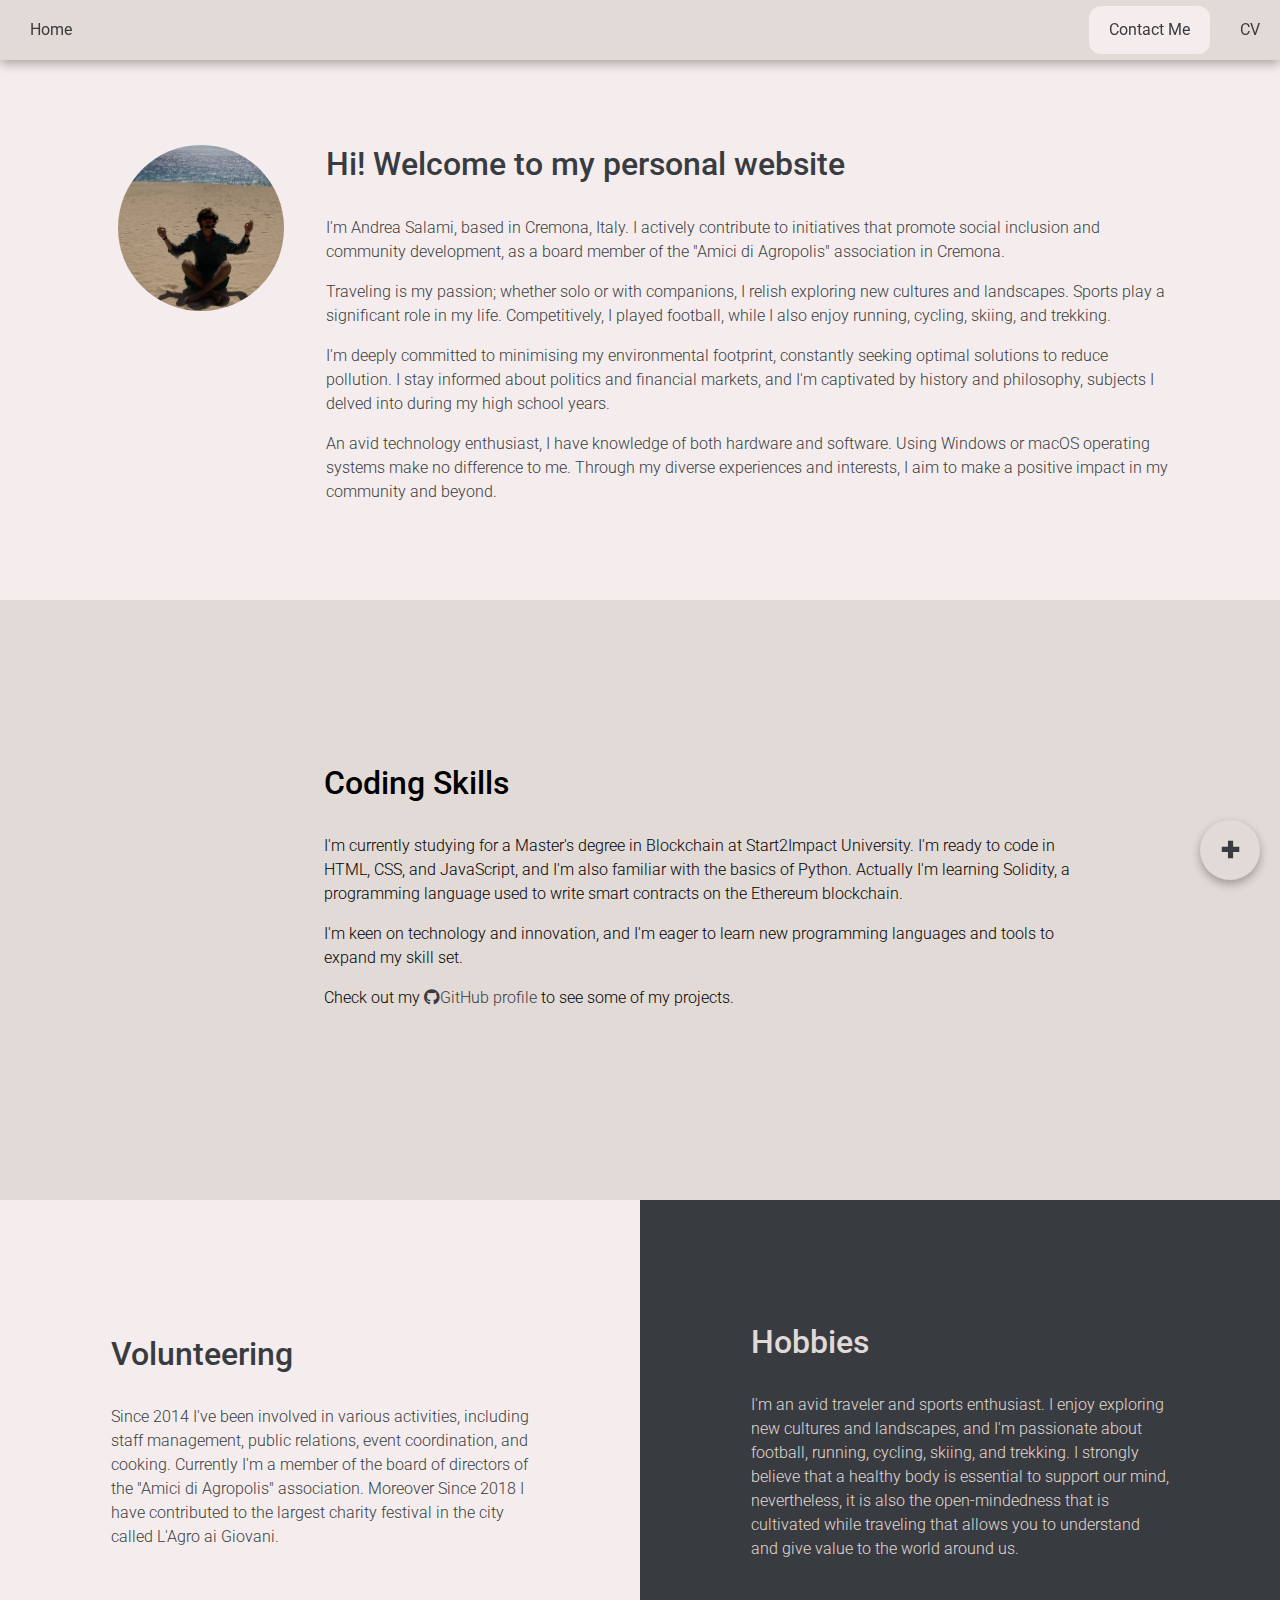
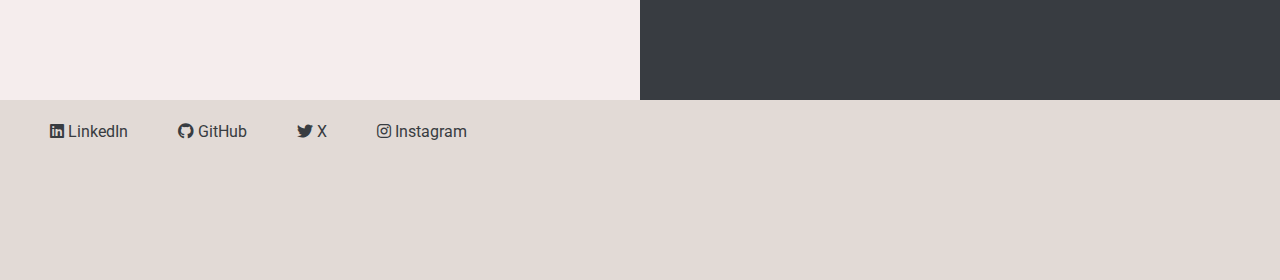
==== index.html @ 5174e97c "link correction" ====
<!DOCTYPE html>
<html lang="en">
<head>
    <meta charset="UTF-8">
    <meta name="viewport" content="width=device-width, initial-scale=1.0">
    <title>andreasalami.io</title>
    <link rel="icon" href="/images/favicon.svg" type="image/x-icon">
    
    <link href="https://cdn.jsdelivr.net/npm/bootstrap@5.3.3/dist/css/bootstrap.min.css" rel="stylesheet">
    <link rel="stylesheet" href="styles.css">
    <link rel="preconnect" href="https://fonts.googleapis.com">
    <link rel="preconnect" href="https://fonts.gstatic.com" crossorigin>
    <link href="https://fonts.googleapis.com/css2?family=Roboto:ital,wght@0,100;0,300;0,400;0,500;0,700;0,900;1,100;1,300;1,400;1,500;1,700;1,900&display=swap" rel="stylesheet"> 
    <link rel="stylesheet" href="https://cdnjs.cloudflare.com/ajax/libs/font-awesome/5.15.3/css/all.min.css"> 

    <meta property="og:title" content="Andrea Salami - Homepage">
    <meta property="og:description" content="Hi! Wellcome to my personal website. I'm Andrea Salami, resident of Cremona, Italy. I'm a developer with a passion for technology, innovation, and social impact.">
    <meta property="og:image" content="images/profile.jpg">
    <meta property="og:url" content="https://www.andreasalami.com">
    <meta property="og:type" content="profile">


    <meta property="og:title" content="Andrea Salami - LinkedIn">
    <meta property="og:description" content="Visita il profilo LinkedIn di Andrea Salami">
    <meta property="og:url" content="https://www.linkedin.com/in/andrea-salami-204908209/">
    <meta property="og:type" content="profile">

    <meta property="og:title" content="Andrea Salami - GitHub">
    <meta property="og:description" content="Visita il profilo GitHub di Andrea Salami">
    <meta property="og:url" content="https://github.com/andreasalami">
    <meta property="og:type" content="profile">

    <meta property="og:title" content="Andrea Salami - X">
    <meta property="og:description" content="Visita il profilo X di Andrea Salami">
    <meta property="og:url" content="https://x.com/salami_andrea">
    <meta property="og:type" content="profile">

    <meta property="og:title" content="L'Agro ai Giovani - Instagram">
    <meta property="og:description" content="Visita il profilo Instagram di L'Agro ai Giovani">
    <meta property="og:url" content="https://www.instagram.com/lagroaigiovani/">
    <meta property="og:type" content="profile">
    </head>
<body>
    <nav class="top-bar">
        <div class="home">
            <a href="index.html">Home</a>           
        </div>
        <div class="cv">
            <a href="curriculum.html">CV</a>           
        </div>
        <div class="contact">
            <a href="form.html">Contact Me</a>         
        </div>
    </nav>
    <div class="background">
        <div class="bio">
            <div class="row">
                <div class="col-3 profile-image">
                  <img src="images/profile.jpg" alt="Profile Picture" class="img-fluid">
                </div>
                <div class="col-8 bio-text">
                    <h2>
                        Hi! Welcome to my personal website
                    </h2>
                    <br>
                    <p>
                        I'm Andrea Salami, based in Cremona, Italy. I actively contribute to initiatives that promote social inclusion and community development, as a board member of the "Amici di Agropolis" association in Cremona.
                    </p>                                 
                    <p>
                        Traveling is my passion; whether solo or with companions, I relish exploring new cultures and landscapes. Sports play a significant role in my life. Competitively, I played football, while I also enjoy running, cycling, skiing, and trekking.
                    </p>
                    <p>
                        I'm deeply committed to minimising my environmental footprint, constantly seeking optimal solutions to reduce pollution. I stay informed about politics and financial markets, and I'm captivated by history and philosophy, subjects I delved into during my high school years.
                    </p>
                    <p>
                        An avid technology enthusiast, I have knowledge of both hardware and software. Using Windows or macOS operating systems make no difference to me.
    
                        Through my diverse experiences and interests, I aim to make a positive impact in my community and beyond.
                    </p>
                </div>
                <div class="col-1 empty-space"></div>
              </div>
            </div>
        </div>
        <div class="coding">
            <div class="row">
                <div class="col-2 empty-space">

                </div>
                <div class="col-8 coding-text">
                    <h2>
                        Coding Skills
                    </h2>
                    <br>
                    <p>
                        I'm currently studying for a Master's degree in Blockchain at Start2Impact University. I'm ready to code in HTML, CSS, and JavaScript, and I'm also familiar with the basics of Python. Actually I'm learning Solidity, a programming language used to write smart contracts on the Ethereum blockchain.
                    </p>
                    <p>
                        I'm keen on technology and innovation, and I'm eager to learn new programming languages and tools to expand my skill set.
                    </p>
                    <p>
                        Check out my  <a href="https://github.com/andreasalami" target="_blank"><i class="fab fa-github"></i>GitHub profile</a> to see some of my projects.
                    </p>
                </div>
            </div>
        </div>
        <div class="volontar">
            <div class="row">
                <div class="col-2 empty-space">
                    
                </div>
                <div class="col-8 volontar-text">
                    <h2>
                        Volunteering
                    </h2>
                    <br>
                    <p>
                        Since 2014 I've been involved in various activities, including staff management, public relations, event coordination, and cooking.
                        Currently I'm a member of the board of directors of the "Amici di Agropolis" association. 
                        Moreover Since 2018 I have contributed to the largest charity festival in the city called L'Agro ai Giovani.
                        
                    </p>
                </div>
                <div class="col-3 empty-space">
                    
                </div>
            </div>
        </div>
        <div class="hobbies">
            <div class="row">
                <div class="col-2 empty-space">

                </div>
                <div class="col-8 volontar-text">
                    <h2>
                        Hobbies
                    </h2>
                    <br>
                    <p>
                        I'm an avid traveler and sports enthusiast. I enjoy exploring new cultures and landscapes, and I'm passionate about football, running, cycling, skiing, and trekking. 
                        I strongly believe that a healthy body is essential to support our mind, nevertheless, it is also the open-mindedness that is cultivated while traveling that allows you to understand and give value to the world around us.
                    </p> 
                </div>
                <div class="col-3 empty-space">

                </div>
            </div>
        </div>
    </div>
    <div class="sticky-menu">
        <input type="checkbox" id="menu-toggle">
        <label for="menu-toggle" class="menu-toggle-label"></label>
        <ul class="menu-items">
            <li><a href="index.html">Home</a></li>
            <li><a href="form.html">Form</a></li>
            <li><a href="curriculum.html">CV</a></li>
        </ul>
    </div>
    <nav class="bottom-bar">
        <div class="social-links">
            <a href="https://www.linkedin.com/in/andrea-salami-204908209/" target="_blank">
                <i class="fab fa-linkedin"></i> LinkedIn
            </a>
        </div>
        <br>
        <div class="social-links">
            <a href="https://github.com/andreasalami" target="_blank">
                <i class="fab fa-github"></i> GitHub
            </a>
        </div>
        <br>
        <div class="social-links">
            <a href="https://x.com/salami_andrea" target="_blank">
                <i class="fab fa-twitter"></i> X
            </a>
        </div>
        <div class="social-links">
            <a href="https://www.instagram.com/lagroaigiovani/" target="_blank">
                <i class="fab fa-instagram"></i> Instagram
            </a>
        </div>
    </nav>
</body>
</html>
---- styles.css ----
@charset "UTF-8";
* {
  margin: 0;
  padding: 0;
  box-sizing: border-box;
}

a {
  color: rgb(56, 60, 65);
  text-decoration: none;
  background-color: transparent;
}

.page {
  display: flex;
  flex-wrap: wrap;
  justify-content: flex-start;
}

/* From here top and bottom bar css */
.top-bar, .bottom-bar, .social-links, .menu-toggle-label, .menu-items a {
  background-color: rgb(226, 218, 214);
}

.top-bar {
  position: fixed;
  background-color: rgb(226, 218, 214);
  width: 100%;
  height: 60px;
  min-height: 60px;
  box-shadow: 0px 4px 10px 0px rgba(0, 0, 0, 0.3);
}

.bottom-bar {
  width: 100%;
  height: 180px;
  display: flex;
  justify-content: flex-start;
  font-family: "Roboto", sans-serif;
  font-weight: 400;
  box-shadow: 0px 4px 10px 0px rgba(0, 0, 0, 0.3);
}

.home {
  background-color: rgb(226, 218, 214);
  color: rgb(245, 237, 237) !important;
  padding: 12px 15px;
  margin: 6px 10px;
  font-family: "Roboto", sans-serif;
  font-weight: 400;
  text-align: center;
  text-decoration: none;
  padding-top: 12px;
  padding-bottom: 12px;
  padding-left: 20px;
  padding-right: 20px;
  border-radius: 12px;
  margin-bottom: 0px;
  margin-right: 0px;
  float: right;
  position: relative;
  cursor: pointer;
  float: left;
}

.cv {
  background-color: rgb(226, 218, 214);
  color: rgb(245, 237, 237) !important;
  padding: 12px 15px;
  margin: 6px 10px;
  font-family: "Roboto", sans-serif;
  font-weight: 400;
  text-align: center;
  text-decoration: none;
  padding-top: 12px;
  padding-bottom: 12px;
  padding-left: 20px;
  padding-right: 20px;
  border-radius: 12px;
  margin-bottom: 0px;
  margin-right: 0px;
  float: right;
  position: relative;
  cursor: pointer;
  border-radius: 12px;
  float: right;
}

.contact {
  background-color: rgb(226, 218, 214);
  color: rgb(245, 237, 237) !important;
  padding: 12px 15px;
  margin: 6px 10px;
  font-family: "Roboto", sans-serif;
  font-weight: 400;
  text-align: center;
  text-decoration: none;
  padding-top: 12px;
  padding-bottom: 12px;
  padding-left: 20px;
  padding-right: 20px;
  border-radius: 12px;
  margin-bottom: 0px;
  margin-right: 0px;
  float: right;
  position: relative;
  cursor: pointer;
  background-color: rgb(245, 237, 237);
  color: rgb(245, 237, 237);
  border: none;
  border-radius: 12px;
}

.background {
  background-color: rgb(226, 218, 214);
  width: 100%;
  height: -moz-fit-content;
  height: fit-content;
}

.social-links {
  background-color: rgb(226, 218, 214);
  color: rgb(56, 60, 65) !important;
  font-family: "Roboto", sans-serif;
  font-weight: 400;
  margin-left: 50px;
  padding-top: 20px;
}

/* From here specific css sticky menu */
.sticky-menu {
  background-color: rgb(226, 218, 214);
  color: rgb(56, 60, 65);
  border-radius: 50%;
  position: fixed;
  bottom: 20px;
  right: 20px;
}

#menu-toggle {
  display: none;
}

.menu-toggle-label {
  display: flex;
  justify-content: center;
  align-items: center;
  width: 60px;
  height: 60px;
  border-radius: 50%;
  color: rgb(56, 60, 65) !important;
  font-size: 24px;
  cursor: pointer;
  box-shadow: 0px 4px 10px 0px rgba(0, 0, 0, 0.3);
  position: relative;
}

.menu-toggle-label::before {
  content: "✖";
  position: absolute;
  transform: rotate(45deg);
  font-size: 24px;
  line-height: 60px;
  transition: transform 0.3s;
}

#menu-toggle:checked + .menu-toggle-label::before {
  content: "✖";
  transform: rotate(0deg);
}

.menu-items {
  display: none;
  position: absolute;
  bottom: 70px;
  right: 0;
  list-style: none;
  padding: 0;
  margin: 0;
}

#menu-toggle:checked ~ .menu-items {
  display: block;
}

.menu-items li {
  margin-bottom: 10px;
}

.menu-items a {
  display: block;
  width: 60px;
  height: 60px;
  background-color: rgb(226, 218, 214);
  border-radius: 50%;
  color: rgb(56, 60, 65);
  font-family: "Roboto", sans-serif;
  font-weight: 400;
  font-style: normal;
  text-align: center;
  text-decoration: none;
  text-align: center;
  line-height: 60px;
  box-shadow: 0px 4px 10px 0px rgba(0, 0, 0, 0.3);
}

/* From here specific css index */
.bio, .coding, .volontar, .hobbies {
  display: flex;
  justify-content: center;
  align-items: center;
}

.bio {
  background-color: rgb(245, 237, 237);
  color: rgb(56, 60, 65);
  width: 100%;
  height: -moz-fit-content;
  height: fit-content;
  padding-top: 80px;
  padding-bottom: 15px;
  display: flex;
  flex-direction: row;
}
.bio .profile-image {
  display: flex;
  align-items: flex-start;
  justify-content: flex-start;
  max-width: 900px;
  max-height: 900px;
  padding-left: 10%;
  padding-right: 30px;
  padding-bottom: 30px;
  border-radius: 50%;
}
.bio .profile-image img {
  min-width: 65px;
  min-height: 65px;
  max-width: auto;
  height: auto;
  border-radius: 50%;
  aspect-ratio: 1/1;
  -o-object-fit: cover;
     object-fit: cover;
}
.bio .bio-text {
  font-family: "Roboto", sans-serif;
  font-weight: 300;
  font-style: normal;
  text-align: left;
  color: rgb(56, 60, 65);
  max-height: 100%;
}
.bio .empty-space {
  background-color: rgb(245, 237, 237);
  width: 100%;
}

.coding {
  font-family: "Roboto", sans-serif;
  font-weight: 300;
  font-style: normal;
  text-align: left;
  color: rgb(56, 60, 65);
  background-color: rgb(226, 218, 214);
  color: black;
  width: 100%;
  height: -moz-fit-content;
  height: fit-content;
  padding-top: 20px;
  padding-bottom: 30px;
  padding-left: 10%;
}

.volontar, .hobbies {
  font-family: "Roboto", sans-serif;
  font-weight: 300;
  font-style: normal;
  text-align: left;
  color: rgb(56, 60, 65);
  display: flex;
  flex-direction: column;
  justify-content: center;
  align-items: center;
  padding-top: 20px;
  padding-bottom: 20px;
  min-height: 380px;
}

.volontar {
  background-color: rgb(245, 237, 237);
  min-height: 380px;
}

.hobbies {
  background-color: rgb(56, 60, 65);
  color: rgb(226, 218, 214);
  min-height: 380px;
}

/* From here specific css curriculum */
.curriculum-box {
  width: 70%;
  height: -moz-fit-content;
  height: fit-content;
  background-color: rgb(245, 237, 237);
  font-family: "Roboto", sans-serif;
  color: rgb(56, 60, 65);
  text-align: center;
  margin: 0 40px;
  padding-top: 72px;
  padding-left: 20px;
  padding-right: 20px;
  padding-bottom: 24px;
  margin-right: 0px;
}

header {
  text-align: center;
  margin-bottom: 20px;
}

header h1 {
  margin: 0;
  font-size: 2.5em;
  color: rgb(56, 60, 65);
}

header p {
  margin: 5px 0;
  color: rgb(56, 60, 65);
}

section {
  margin-bottom: 20px;
}

section h2 {
  border-bottom: 2px solid rgb(56, 60, 65);
  padding-bottom: 10px;
  color: rgb(56, 60, 65);
}

section p {
  margin: 10px 0;
}

/* From here specific css form */
.compile-box {
  width: 80%;
  height: -moz-fit-content;
  height: fit-content;
  min-height: 1200px;
  background-color: rgb(245, 237, 237);
  color: rgb(56, 60, 65);
  border-radius: 3px;
  padding-top: 100px;
  padding-left: 50px;
  padding-right: 30px;
  margin-left: 40px;
  margin-right: 40px;
  font-family: "Roboto", sans-serif;
  text-align: left;
  text-decoration: none;
  font-size: 16px;
  box-sizing: border-box;
}

.compile {
  min-height: 40px;
  width: 80%;
  margin-bottom: 40px;
  display: flex;
  justify-content: flex-start;
  flex-direction: column;
  flex-wrap: wrap;
}

.compile input[type=text],
.compile input[type=email] {
  background-color: rgb(255, 255, 255);
  border: 1px solid rgb(56, 60, 65);
  border-radius: 3px;
  width: 30%;
  padding: 7px;
  font-size: 14px;
}

.submit {
  background-color: rgb(226, 218, 214);
  color: rgb(245, 237, 237) !important;
  padding: 12px 15px;
  margin: 6px 10px;
  font-family: "Roboto", sans-serif;
  font-weight: 400;
  text-align: center;
  text-decoration: none;
  padding-top: 12px;
  padding-bottom: 12px;
  padding-left: 20px;
  padding-right: 20px;
  border-radius: 12px;
  margin-bottom: 0px;
  margin-right: 0px;
  float: right;
  position: relative;
  cursor: pointer;
  background-color: rgb(56, 60, 65);
  color: rgb(245, 237, 237) !important;
  border: none;
  font-size: medium;
  position: relative;
}

@media only screen and (min-width: 401px) and (max-width: 960px) {
  .bio {
    width: 100%;
  }
  .bio .profile-image {
    min-width: 100px;
    min-height: 100px;
  }
  .coding {
    width: 100%;
  }
  .volontar, .hobbies {
    width: 50%;
    float: left;
    min-height: 800px;
  }
}
@media only screen and (min-width: 961px) {
  .bio, .coding {
    width: 100%;
    height: 600px;
    margin: 0 auto;
  }
  .volontar, .hobbies {
    width: 50%;
    height: 500px;
    float: left;
  }
}/*# sourceMappingURL=styles.css.map */
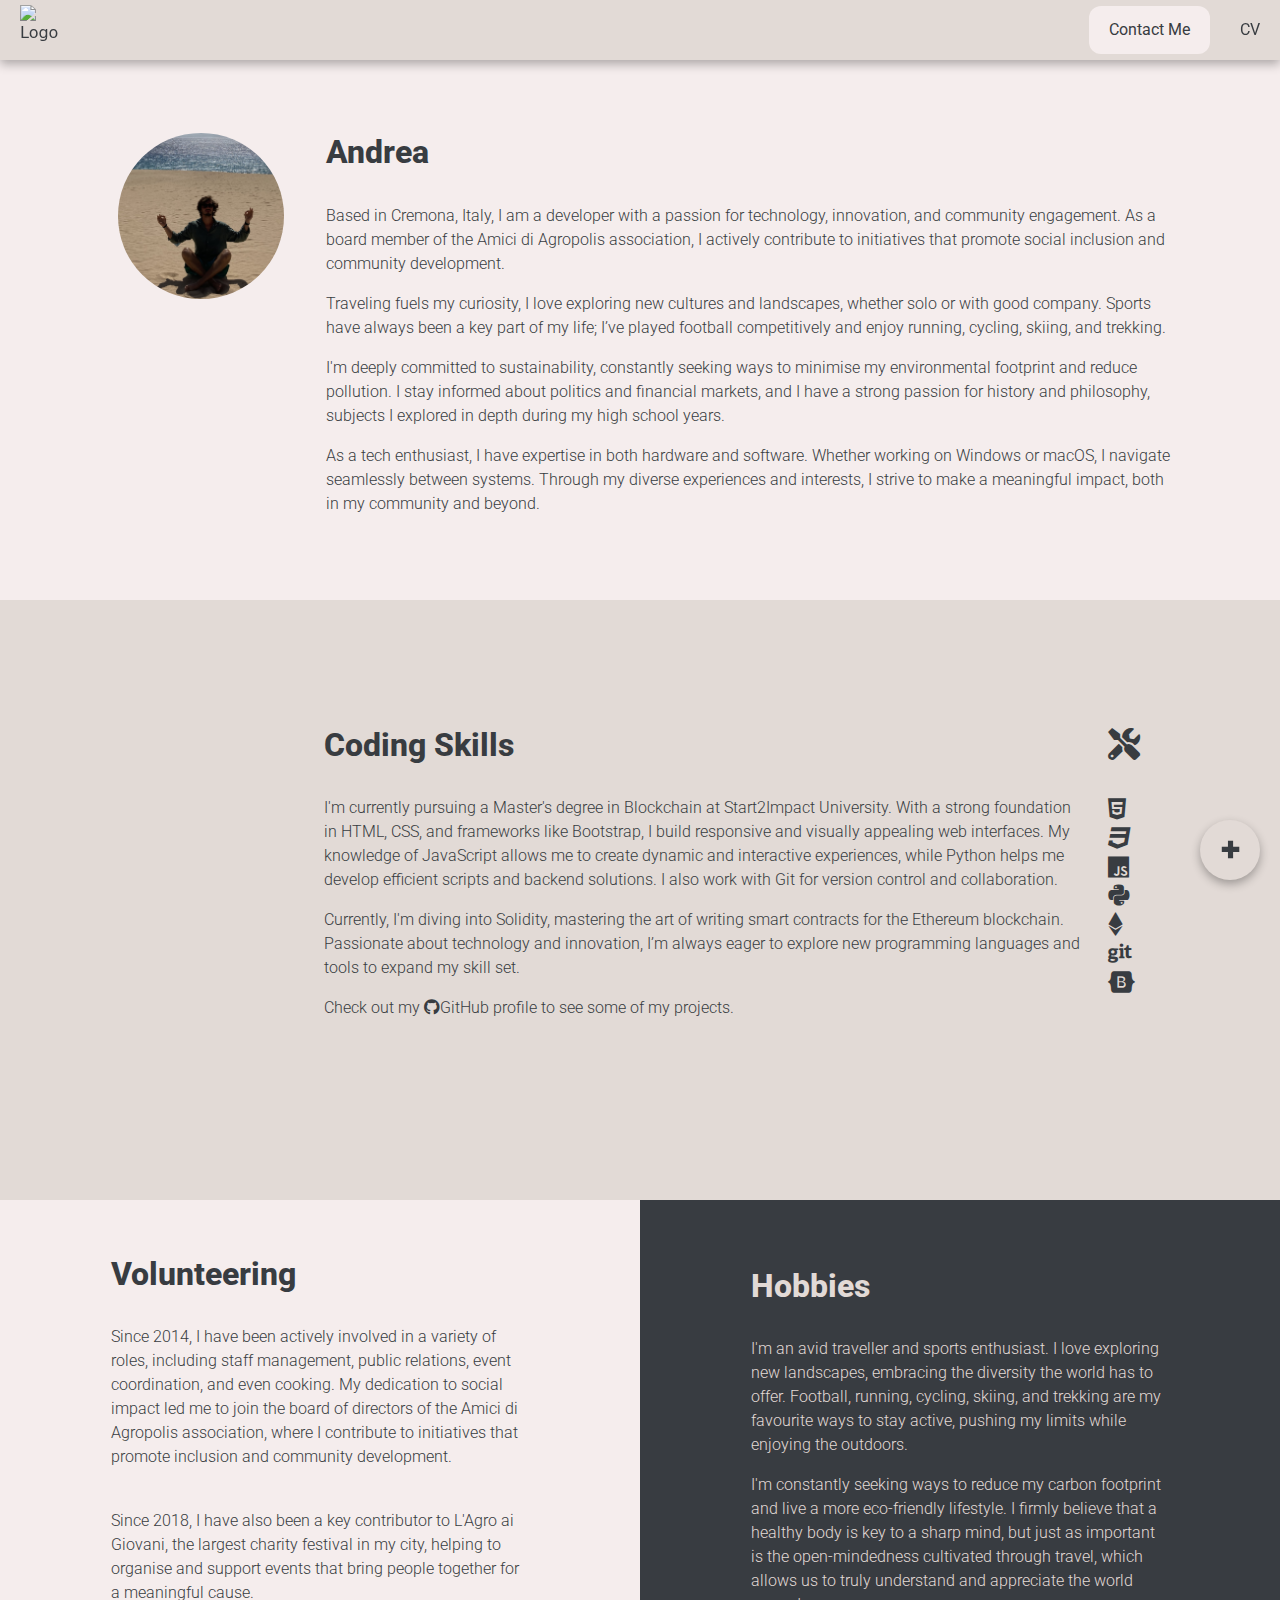
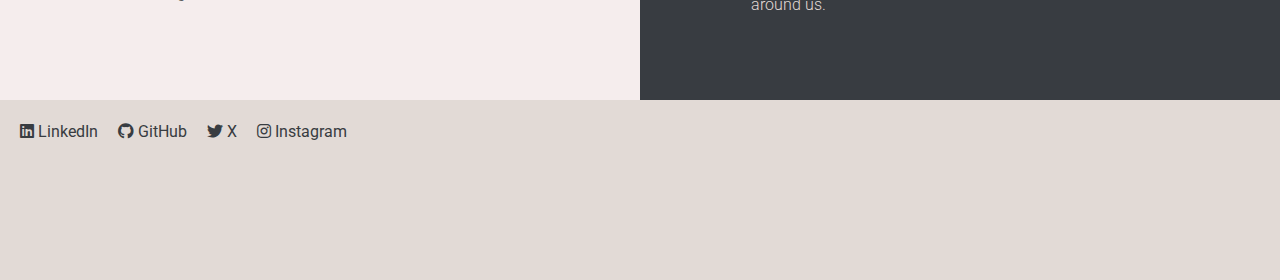
==== commit 52a25a10: "text revisioning" ====
--- a/index.html
+++ b/index.html
@@ -14,7 +14,7 @@
     <link rel="stylesheet" href="https://cdnjs.cloudflare.com/ajax/libs/font-awesome/5.15.3/css/all.min.css"> 
 
     <meta property="og:title" content="Andrea Salami - Homepage">
-    <meta property="og:description" content="Hi! Wellcome to my personal website. I'm Andrea Salami, resident of Cremona, Italy. I'm a developer with a passion for technology, innovation, and social impact.">
+    <meta property="og:description" content="Hi! Wellcome to my personal website. I'm Andrea Salami, based in Cremona, Italy. I'm a developer with a passion for technology, innovation, and social impact.">
     <meta property="og:image" content="images/profile.jpg">
     <meta property="og:url" content="https://www.andreasalami.com">
     <meta property="og:type" content="profile">
@@ -42,8 +42,8 @@
     </head>
 <body>
     <nav class="top-bar">
-        <div class="home">
-            <a href="index.html">Home</a>           
+        <div class="logo">
+            <a href="index.html"><img src="images/logo.png" alt="Logo" class="img-fluid"></a>           
         </div>
         <div class="cv">
             <a href="curriculum.html">CV</a>           
@@ -60,22 +60,20 @@
                 </div>
                 <div class="col-8 bio-text">
                     <h2>
-                        Hi! Welcome to my personal website
-                    </h2>
-                    <br>
-                    <p>
-                        I'm Andrea Salami, based in Cremona, Italy. I actively contribute to initiatives that promote social inclusion and community development, as a board member of the "Amici di Agropolis" association in Cremona.
+                        Andrea
+                    </h2>
+                    <br>
+                    <p>
+                        Based in Cremona, Italy, I am a developer with a passion for technology, innovation, and community engagement. As a board member of the Amici di Agropolis association, I actively contribute to initiatives that promote social inclusion and community development.
                     </p>                                 
                     <p>
-                        Traveling is my passion; whether solo or with companions, I relish exploring new cultures and landscapes. Sports play a significant role in my life. Competitively, I played football, while I also enjoy running, cycling, skiing, and trekking.
-                    </p>
-                    <p>
-                        I'm deeply committed to minimising my environmental footprint, constantly seeking optimal solutions to reduce pollution. I stay informed about politics and financial markets, and I'm captivated by history and philosophy, subjects I delved into during my high school years.
-                    </p>
-                    <p>
-                        An avid technology enthusiast, I have knowledge of both hardware and software. Using Windows or macOS operating systems make no difference to me.
-    
-                        Through my diverse experiences and interests, I aim to make a positive impact in my community and beyond.
+                        Traveling fuels my curiosity, I love exploring new cultures and landscapes, whether solo or with good company. Sports have always been a key part of my life; I’ve played football competitively and enjoy running, cycling, skiing, and trekking.
+                    </p>
+                    <p>
+                        I'm deeply committed to sustainability, constantly seeking ways to minimise my environmental footprint and reduce pollution. I stay informed about politics and financial markets, and I have a strong passion for history and philosophy, subjects I explored in depth during my high school years.
+                    </p>
+                    <p>
+                        As a tech enthusiast, I have expertise in both hardware and software. Whether working on Windows or macOS, I navigate seamlessly between systems. Through my diverse experiences and interests, I strive to make a meaningful impact, both in my community and beyond.
                     </p>
                 </div>
                 <div class="col-1 empty-space"></div>
@@ -93,14 +91,44 @@
                     </h2>
                     <br>
                     <p>
-                        I'm currently studying for a Master's degree in Blockchain at Start2Impact University. I'm ready to code in HTML, CSS, and JavaScript, and I'm also familiar with the basics of Python. Actually I'm learning Solidity, a programming language used to write smart contracts on the Ethereum blockchain.
-                    </p>
-                    <p>
-                        I'm keen on technology and innovation, and I'm eager to learn new programming languages and tools to expand my skill set.
-                    </p>
-                    <p>
-                        Check out my  <a href="https://github.com/andreasalami" target="_blank"><i class="fab fa-github"></i>GitHub profile</a> to see some of my projects.
-                    </p>
+                        I'm currently pursuing a Master's degree in Blockchain at Start2Impact University. With a strong foundation in HTML, CSS, and frameworks like Bootstrap, I build responsive and visually appealing web interfaces. My knowledge of JavaScript allows me to create dynamic and interactive experiences, while Python helps me develop efficient scripts and backend solutions. I also work with Git for version control and collaboration.
+                    </p>
+                    <p>
+                        Currently, I'm diving into Solidity, mastering the art of writing smart contracts for the Ethereum blockchain. Passionate about technology and innovation, I’m always eager to explore new programming languages and tools to expand my skill set.
+                    </p>
+                    <p>
+                        Check out my <a href="https://github.com/andreasalami" target="_blank"><i class="fab fa-github"></i>GitHub profile</a> to see some of my projects.
+                    </p>
+                </div>
+                <div class="col-2 skills"> 
+                    <h2>
+                        <i class="fas fa-tools"></i>
+                    </h2>
+                    <br>
+                    <h4>
+                        <a href=""><i class="fab fa-html5"></i></a>  
+                        <br>
+                        <a href="https://www.w3.org/Style/CSS/Overview.en.html"><i class="fab fa-css3"></i></a>
+                        <br>        
+                        <a href="https://javascript.info/"><i class="fab fa-js"></i></a>
+                        <br>
+                        <a href="https://www.python.org/"><i class="fab fa-python"></i></a>
+                        <br>
+                        <a href="https://ethereum.org/en/"><i class="fab fa-ethereum"></i></a>
+                        <br>
+                        <a href="https://git-scm.com/"><i class="fab fa-git"></i></a>
+                        <br>
+                        <a href="https://getbootstrap.com/"><i class="fab fa-bootstrap"></i></a>
+                        <br>
+                        <a href="https://www.typescriptlang.org/"></a><i class="fab fa-typescript"></i>
+                        <br>
+                        <!--<a href="https://react.dev/"></a><i class="fab fa-react"></i>
+                        <br>
+                        <a href="https://nodejs.org/"></a><i class="fab fa-node"></i>
+                        <br>
+                        <a href="https://www.typescriptlang.org/"></a><i class="fab fa-typescript"></i>
+                        -->
+                    </h4>
                 </div>
             </div>
         </div>
@@ -115,11 +143,14 @@
                     </h2>
                     <br>
                     <p>
-                        Since 2014 I've been involved in various activities, including staff management, public relations, event coordination, and cooking.
-                        Currently I'm a member of the board of directors of the "Amici di Agropolis" association. 
-                        Moreover Since 2018 I have contributed to the largest charity festival in the city called L'Agro ai Giovani.
-                        
-                    </p>
+                        Since 2014, I have been actively involved in a variety of roles, including staff management, public relations, event coordination, and even cooking. My dedication to social impact led me to join the board of directors of the Amici di Agropolis association, where I contribute to initiatives that promote inclusion and community development.
+                    </p>
+                    <br>
+                    <p>
+                        Since 2018, I have also been a key contributor to L'Agro ai Giovani, the largest charity festival in my city, helping to organise and support events that bring people together for a meaningful cause.
+                    </p>
+                    <br>
+                    
                 </div>
                 <div class="col-3 empty-space">
                     
@@ -137,8 +168,11 @@
                     </h2>
                     <br>
                     <p>
-                        I'm an avid traveler and sports enthusiast. I enjoy exploring new cultures and landscapes, and I'm passionate about football, running, cycling, skiing, and trekking. 
-                        I strongly believe that a healthy body is essential to support our mind, nevertheless, it is also the open-mindedness that is cultivated while traveling that allows you to understand and give value to the world around us.
+                        I'm an avid traveller and sports enthusiast. I love exploring new landscapes, embracing the diversity the world has to offer. Football, running, cycling, skiing, and trekking are my favourite ways to stay active, pushing my limits while enjoying the outdoors.
+                    </p>
+                    <p>
+                        I'm constantly seeking ways to reduce my carbon footprint and live a more eco-friendly lifestyle.
+                        I firmly believe that a healthy body is key to a sharp mind, but just as important is the open-mindedness cultivated through travel, which allows us to truly understand and appreciate the world around us.
                     </p> 
                 </div>
                 <div class="col-3 empty-space">
--- a/styles.css
+++ b/styles.css
@@ -11,6 +11,11 @@
   background-color: transparent;
 }
 
+h2 {
+  font-size: 2em;
+  font-weight: 800;
+}
+
 .page {
   display: flex;
   flex-wrap: wrap;
@@ -26,9 +31,11 @@
   position: fixed;
   background-color: rgb(226, 218, 214);
   width: 100%;
+  max-width: 100vw;
   height: 60px;
   min-height: 60px;
   box-shadow: 0px 4px 10px 0px rgba(0, 0, 0, 0.3);
+  z-index: 10;
 }
 
 .bottom-bar {
@@ -41,7 +48,15 @@
   box-shadow: 0px 4px 10px 0px rgba(0, 0, 0, 0.3);
 }
 
-.home {
+.logo {
+  float: left;
+  max-width: 50px;
+  max-height: 50px;
+  margin-top: 5px;
+  margin-left: 20px;
+}
+
+.cv {
   background-color: rgb(226, 218, 214);
   color: rgb(245, 237, 237) !important;
   padding: 12px 15px;
@@ -60,10 +75,12 @@
   float: right;
   position: relative;
   cursor: pointer;
-  float: left;
-}
-
-.cv {
+  background-color: transparent;
+  float: right;
+  border-radius: 12px;
+}
+
+.contact {
   background-color: rgb(226, 218, 214);
   color: rgb(245, 237, 237) !important;
   padding: 12px 15px;
@@ -82,29 +99,7 @@
   float: right;
   position: relative;
   cursor: pointer;
-  border-radius: 12px;
   float: right;
-}
-
-.contact {
-  background-color: rgb(226, 218, 214);
-  color: rgb(245, 237, 237) !important;
-  padding: 12px 15px;
-  margin: 6px 10px;
-  font-family: "Roboto", sans-serif;
-  font-weight: 400;
-  text-align: center;
-  text-decoration: none;
-  padding-top: 12px;
-  padding-bottom: 12px;
-  padding-left: 20px;
-  padding-right: 20px;
-  border-radius: 12px;
-  margin-bottom: 0px;
-  margin-right: 0px;
-  float: right;
-  position: relative;
-  cursor: pointer;
   background-color: rgb(245, 237, 237);
   color: rgb(245, 237, 237);
   border: none;
@@ -123,7 +118,7 @@
   color: rgb(56, 60, 65) !important;
   font-family: "Roboto", sans-serif;
   font-weight: 400;
-  margin-left: 50px;
+  margin-left: 20px;
   padding-top: 20px;
 }
 
@@ -170,6 +165,7 @@
 }
 
 .menu-items {
+  color: rgb(56, 60, 65);
   display: none;
   position: absolute;
   bottom: 70px;
@@ -263,13 +259,21 @@
   text-align: left;
   color: rgb(56, 60, 65);
   background-color: rgb(226, 218, 214);
-  color: black;
+  color: rgb(56, 60, 65);
   width: 100%;
   height: -moz-fit-content;
   height: fit-content;
   padding-top: 20px;
   padding-bottom: 30px;
   padding-left: 10%;
+}
+.coding .skills {
+  height: -moz-fit-content;
+  height: fit-content;
+  color: rgb(56, 60, 65);
+  padding-top: 0px;
+  padding-bottom: 30px;
+  padding-right: 0px;
 }
 
 .volontar, .hobbies {
@@ -307,7 +311,8 @@
   font-family: "Roboto", sans-serif;
   color: rgb(56, 60, 65);
   text-align: center;
-  margin: 0 40px;
+  margin-left: 15%;
+  margin-right: 15%;
   padding-top: 72px;
   padding-left: 20px;
   padding-right: 20px;
@@ -357,8 +362,8 @@
   padding-top: 100px;
   padding-left: 50px;
   padding-right: 30px;
-  margin-left: 40px;
-  margin-right: 40px;
+  margin-left: 10%;
+  margin-right: 10%;
   font-family: "Roboto", sans-serif;
   text-align: left;
   text-decoration: none;
@@ -379,9 +384,18 @@
 .compile input[type=text],
 .compile input[type=email] {
   background-color: rgb(255, 255, 255);
-  border: 1px solid rgb(56, 60, 65);
+  border: none;
   border-radius: 3px;
-  width: 30%;
+  width: 90%;
+  padding: 7px;
+  font-size: 14px;
+}
+
+.compile textarea {
+  background-color: rgb(255, 255, 255);
+  border: none;
+  border-radius: 3px;
+  width: 100%;
   padding: 7px;
   font-size: 14px;
 }
@@ -413,6 +427,9 @@
 }
 
 @media only screen and (min-width: 401px) and (max-width: 960px) {
+  h2 {
+    font-size: 1.5em;
+  }
   .bio {
     width: 100%;
   }
@@ -426,7 +443,7 @@
   .volontar, .hobbies {
     width: 50%;
     float: left;
-    min-height: 800px;
+    min-height: 1000px;
   }
 }
 @media only screen and (min-width: 961px) {
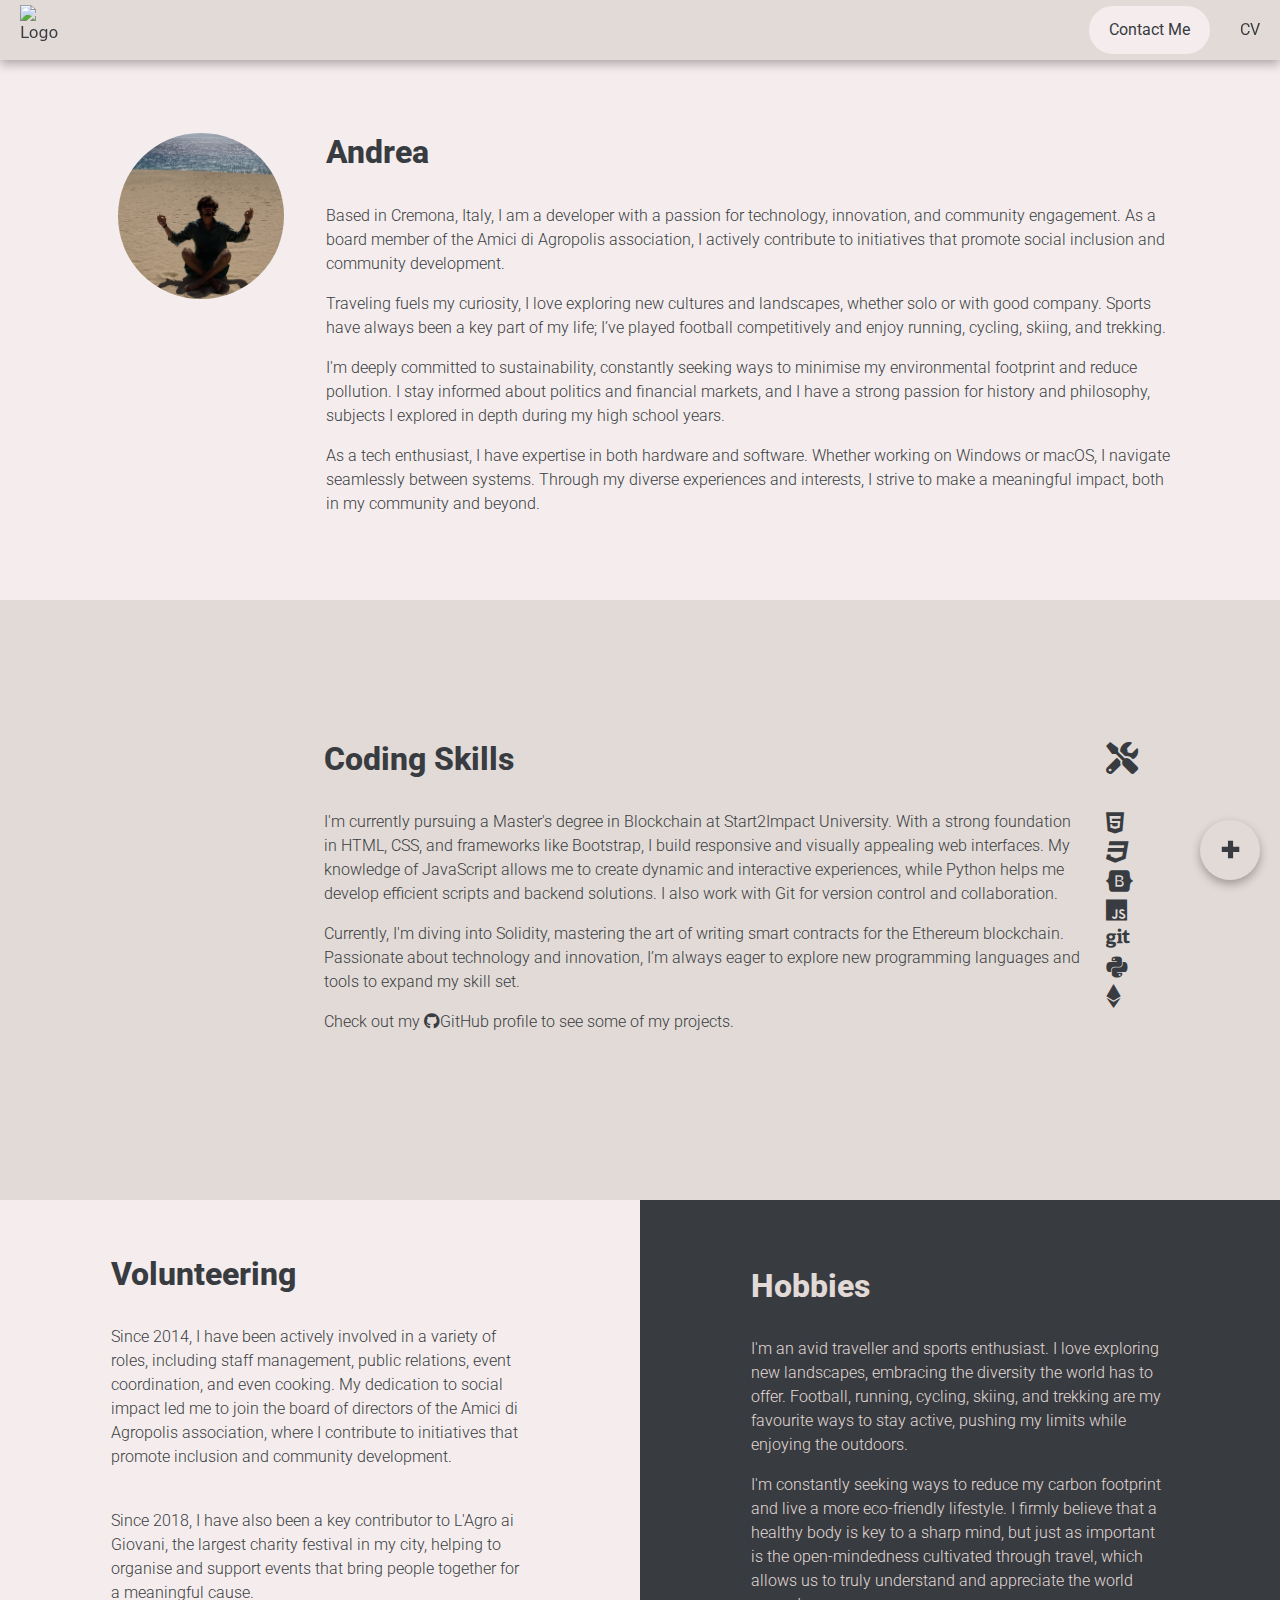
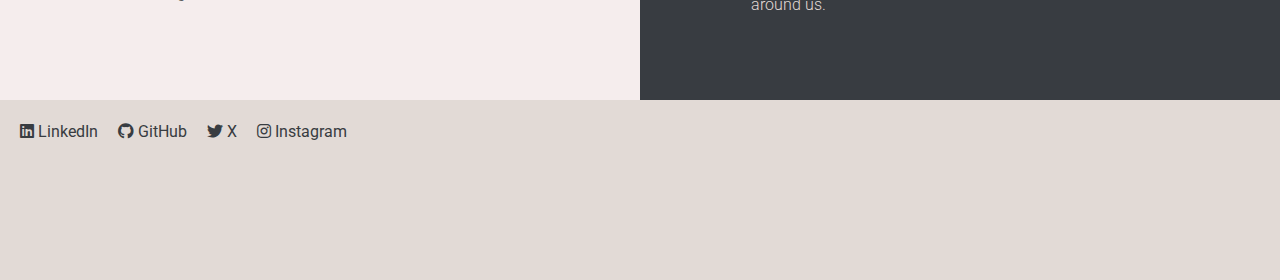
==== commit 4d0d47ae: "layout improvements" ====
--- a/index.html
+++ b/index.html
@@ -109,18 +109,16 @@
                         <a href=""><i class="fab fa-html5"></i></a>  
                         <br>
                         <a href="https://www.w3.org/Style/CSS/Overview.en.html"><i class="fab fa-css3"></i></a>
+                        <br>
+                        <a href="https://getbootstrap.com/"><i class="fab fa-bootstrap"></i></a>
                         <br>        
                         <a href="https://javascript.info/"><i class="fab fa-js"></i></a>
                         <br>
+                        <a href="https://git-scm.com/"><i class="fab fa-git"></i></a>
+                        <br>
                         <a href="https://www.python.org/"><i class="fab fa-python"></i></a>
                         <br>
-                        <a href="https://ethereum.org/en/"><i class="fab fa-ethereum"></i></a>
-                        <br>
-                        <a href="https://git-scm.com/"><i class="fab fa-git"></i></a>
-                        <br>
-                        <a href="https://getbootstrap.com/"><i class="fab fa-bootstrap"></i></a>
-                        <br>
-                        <a href="https://www.typescriptlang.org/"></a><i class="fab fa-typescript"></i>
+                        <a href="https://ethereum.org/en/"><i class="fab fa-ethereum"></i></a>                      
                         <br>
                         <!--<a href="https://react.dev/"></a><i class="fab fa-react"></i>
                         <br>
--- a/styles.css
+++ b/styles.css
@@ -103,7 +103,7 @@
   background-color: rgb(245, 237, 237);
   color: rgb(245, 237, 237);
   border: none;
-  border-radius: 12px;
+  border-radius: 25px;
 }
 
 .background {
@@ -273,7 +273,7 @@
   color: rgb(56, 60, 65);
   padding-top: 0px;
   padding-bottom: 30px;
-  padding-right: 0px;
+  padding-left: 10px;
 }
 
 .volontar, .hobbies {
@@ -304,20 +304,19 @@
 
 /* From here specific css curriculum */
 .curriculum-box {
-  width: 70%;
-  height: -moz-fit-content;
-  height: fit-content;
-  background-color: rgb(245, 237, 237);
-  font-family: "Roboto", sans-serif;
-  color: rgb(56, 60, 65);
-  text-align: center;
-  margin-left: 15%;
-  margin-right: 15%;
+  width: 90%;
+  height: -moz-fit-content;
+  height: fit-content;
+  background-color: rgb(245, 237, 237);
+  font-family: "Roboto", sans-serif;
+  color: rgb(56, 60, 65);
+  text-align: center;
+  margin-left: 5%;
+  margin-right: 10%;
   padding-top: 72px;
   padding-left: 20px;
   padding-right: 20px;
   padding-bottom: 24px;
-  margin-right: 0px;
 }
 
 header {
@@ -352,17 +351,17 @@
 
 /* From here specific css form */
 .compile-box {
-  width: 80%;
-  height: -moz-fit-content;
-  height: fit-content;
-  min-height: 1200px;
-  background-color: rgb(245, 237, 237);
-  color: rgb(56, 60, 65);
+  width: 90%;
+  height: -moz-fit-content;
+  height: fit-content;
+  background-color: rgb(245, 237, 237);
+  color: rgb(56, 60, 65);
+  min-height: 850px;
   border-radius: 3px;
   padding-top: 100px;
   padding-left: 50px;
   padding-right: 30px;
-  margin-left: 10%;
+  margin-left: 5%;
   margin-right: 10%;
   font-family: "Roboto", sans-serif;
   text-align: left;
@@ -422,6 +421,7 @@
   background-color: rgb(56, 60, 65);
   color: rgb(245, 237, 237) !important;
   border: none;
+  border-radius: 25px;
   font-size: medium;
   position: relative;
 }
@@ -443,7 +443,15 @@
   .volontar, .hobbies {
     width: 50%;
     float: left;
-    min-height: 1000px;
+    min-height: 1100px;
+  }
+}
+@media only screen and (min-width: 790px) and (max-width: 960px) {
+  .compile-box {
+    width: 80%;
+    margin-left: 10%;
+    margin-right: 10%;
+    min-height: 1200px;
   }
 }
 @media only screen and (min-width: 961px) {
@@ -457,4 +465,15 @@
     height: 500px;
     float: left;
   }
+  .curriculum-box {
+    width: 80%;
+    margin-left: 10%;
+    margin-right: 10%;
+  }
+  .compile-box {
+    width: 80%;
+    margin-left: 10%;
+    margin-right: 10%;
+    min-height: 1200px;
+  }
 }/*# sourceMappingURL=styles.css.map */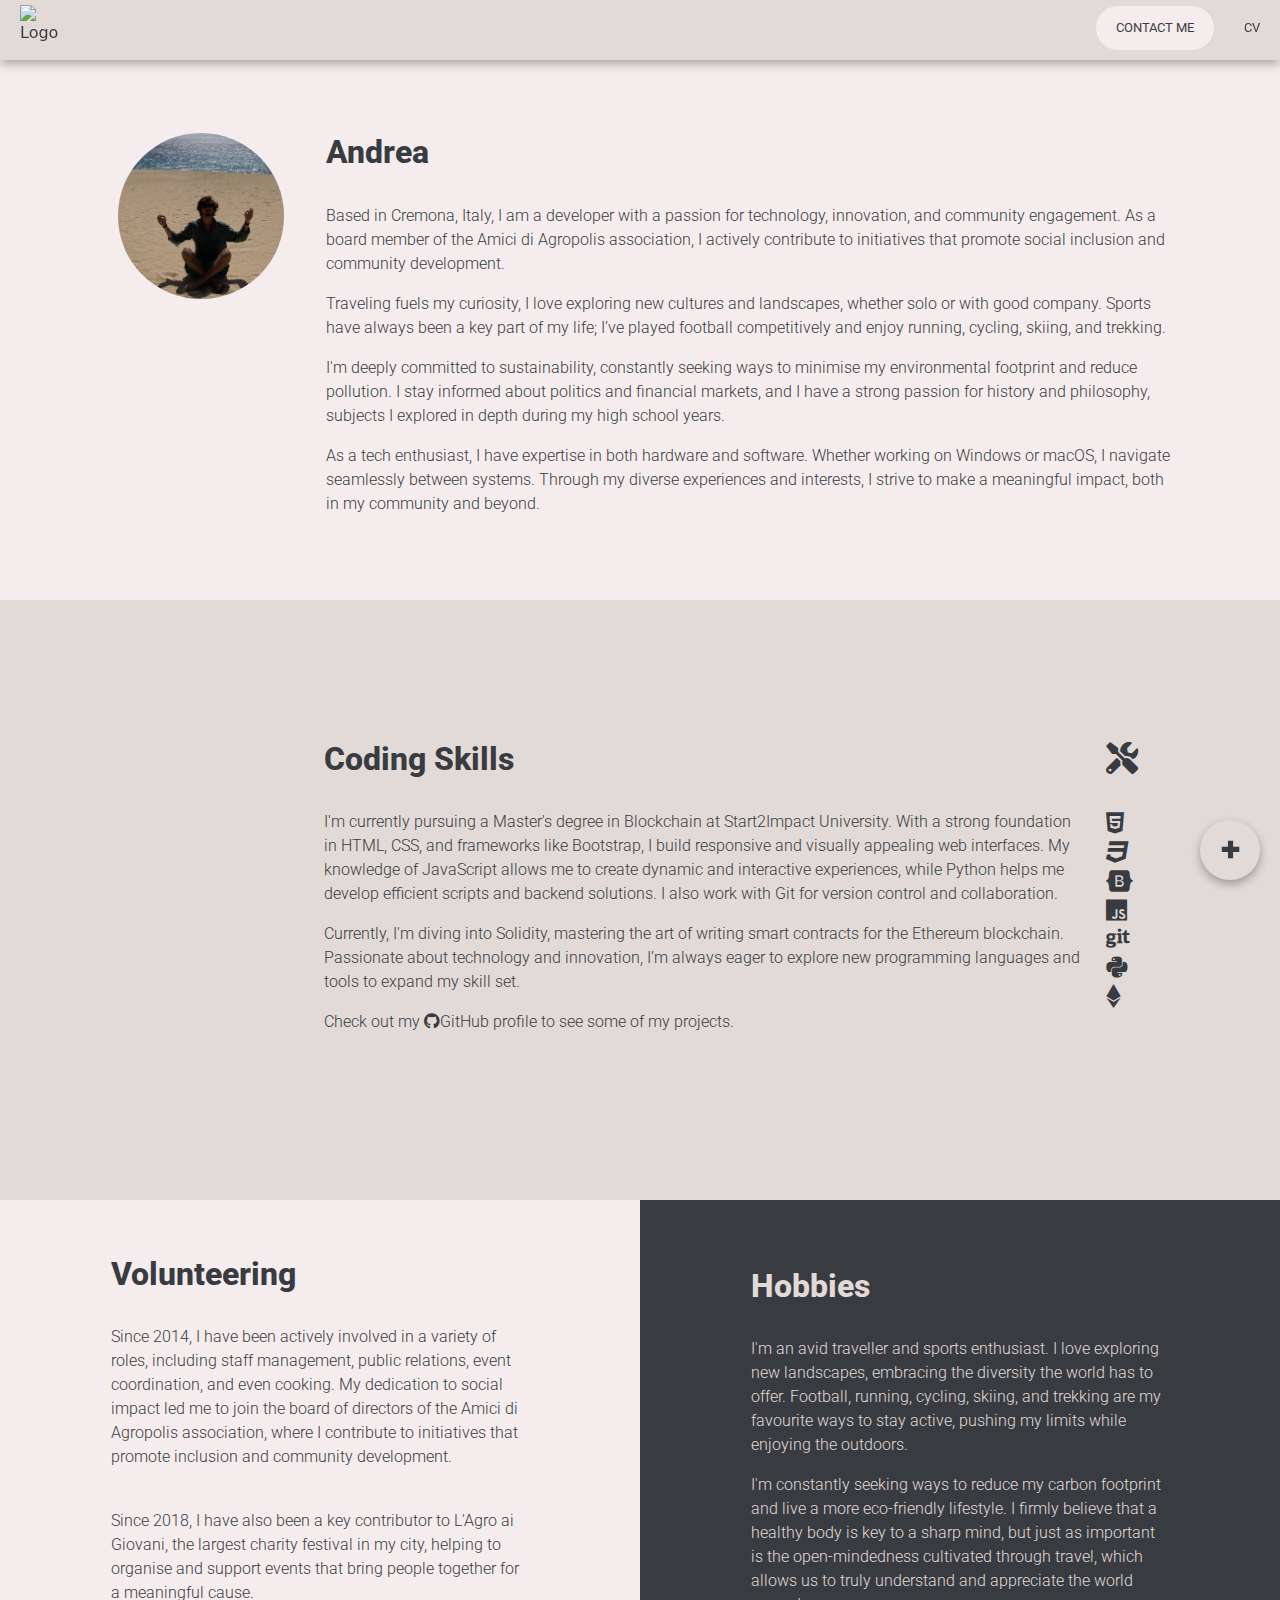
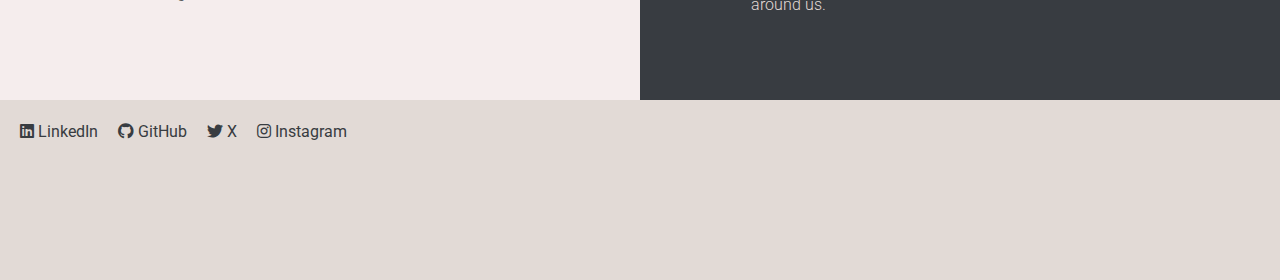
==== commit 0b3b6f5a: "button style change" ====
--- a/index.html
+++ b/index.html
@@ -12,6 +12,8 @@
     <link rel="preconnect" href="https://fonts.gstatic.com" crossorigin>
     <link href="https://fonts.googleapis.com/css2?family=Roboto:ital,wght@0,100;0,300;0,400;0,500;0,700;0,900;1,100;1,300;1,400;1,500;1,700;1,900&display=swap" rel="stylesheet"> 
     <link rel="stylesheet" href="https://cdnjs.cloudflare.com/ajax/libs/font-awesome/5.15.3/css/all.min.css"> 
+    <link rel="stylesheet" href="https://cdn.jsdelivr.net/npm/bootstrap-icons/font/bootstrap-icons.css">
+
 
     <meta property="og:title" content="Andrea Salami - Homepage">
     <meta property="og:description" content="Hi! Wellcome to my personal website. I'm Andrea Salami, based in Cremona, Italy. I'm a developer with a passion for technology, innovation, and social impact.">
@@ -49,7 +51,7 @@
             <a href="curriculum.html">CV</a>           
         </div>
         <div class="contact">
-            <a href="form.html">Contact Me</a>         
+            <a href="form.html">CONTACT ME</a>         
         </div>
     </nav>
     <div class="background">
@@ -183,9 +185,9 @@
         <input type="checkbox" id="menu-toggle">
         <label for="menu-toggle" class="menu-toggle-label"></label>
         <ul class="menu-items">
-            <li><a href="index.html">Home</a></li>
-            <li><a href="form.html">Form</a></li>
-            <li><a href="curriculum.html">CV</a></li>
+            <li><a href="index.html"><i class="bi bi-house-fill"></i></a></li>
+            <li><a href="form.html"><i class="bi bi-chat-text-fill"></i></a></li>
+            <li><a href="curriculum.html"><i class="bi bi-file-earmark-person-fill"></i></a></li>
         </ul>
     </div>
     <nav class="bottom-bar">
--- a/styles.css
+++ b/styles.css
@@ -62,6 +62,7 @@
   padding: 12px 15px;
   margin: 6px 10px;
   font-family: "Roboto", sans-serif;
+  font-size: small;
   font-weight: 400;
   text-align: center;
   text-decoration: none;
@@ -86,6 +87,7 @@
   padding: 12px 15px;
   margin: 6px 10px;
   font-family: "Roboto", sans-serif;
+  font-size: small;
   font-weight: 400;
   text-align: center;
   text-decoration: none;
@@ -200,6 +202,10 @@
   box-shadow: 0px 4px 10px 0px rgba(0, 0, 0, 0.3);
 }
 
+.bi {
+  font-size: 20px;
+}
+
 /* From here specific css index */
 .bio, .coding, .volontar, .hobbies {
   display: flex;
@@ -405,6 +411,7 @@
   padding: 12px 15px;
   margin: 6px 10px;
   font-family: "Roboto", sans-serif;
+  font-size: small;
   font-weight: 400;
   text-align: center;
   text-decoration: none;
@@ -422,7 +429,6 @@
   color: rgb(245, 237, 237) !important;
   border: none;
   border-radius: 25px;
-  font-size: medium;
   position: relative;
 }
 
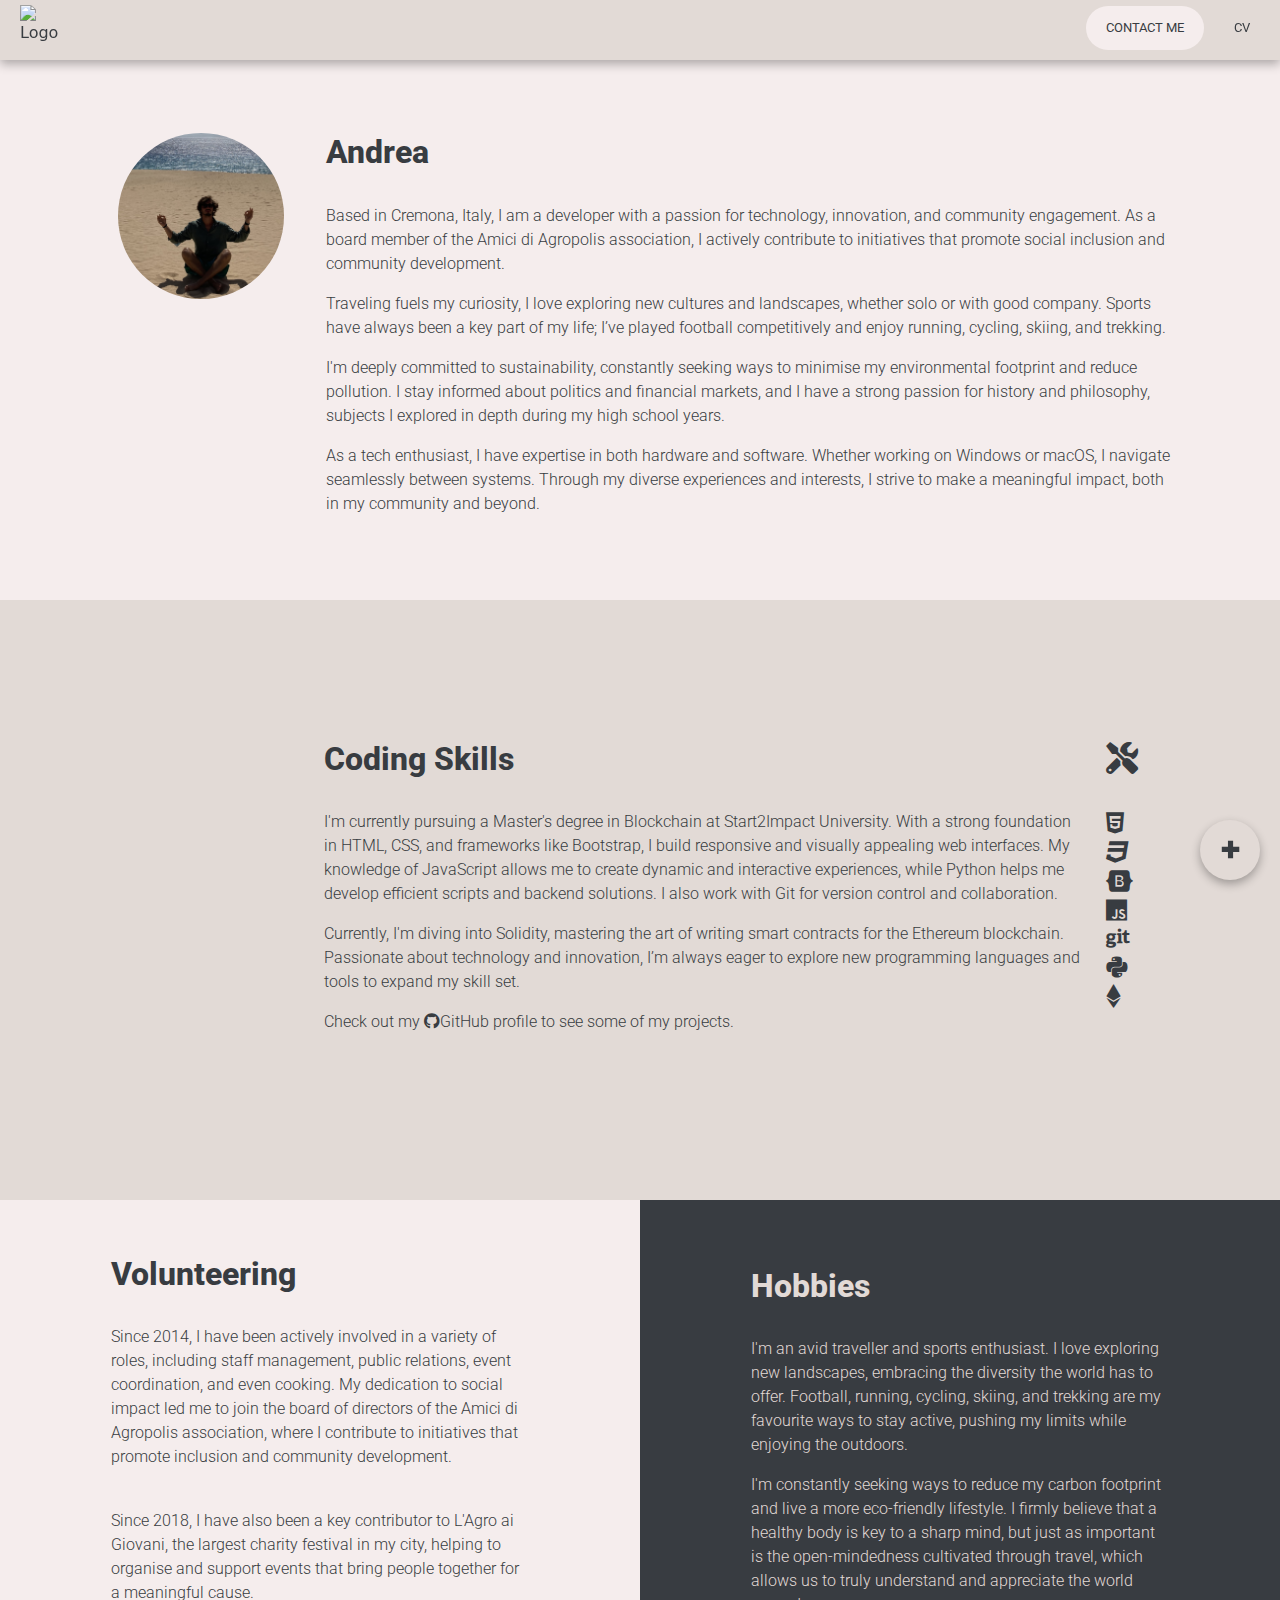
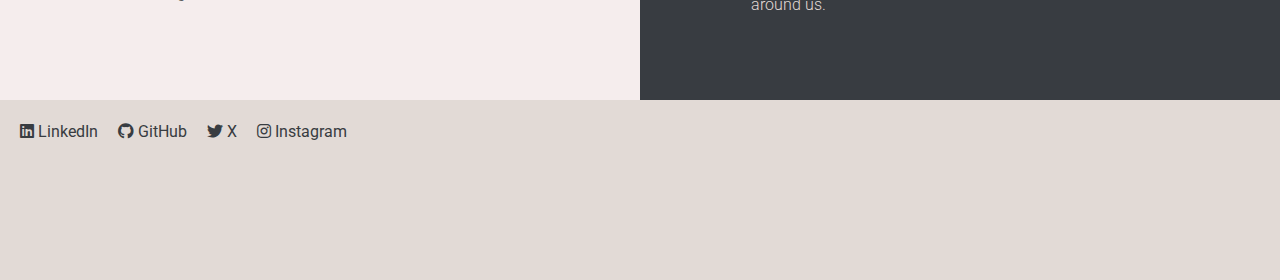
==== commit cc052a3f: "meta verification" ====
--- a/index.html
+++ b/index.html
@@ -41,6 +41,7 @@
     <meta property="og:description" content="Visita il profilo Instagram di L'Agro ai Giovani">
     <meta property="og:url" content="https://www.instagram.com/lagroaigiovani/">
     <meta property="og:type" content="profile">
+    <meta name="google-site-verification" content="DPRnsOR6wyCkrashBW5Ix7nRx8KkaKhdS-gHX6WiPuQ" />
     </head>
 <body>
     <nav class="top-bar">
--- a/styles.css
+++ b/styles.css
@@ -1,4 +1,9 @@
 @charset "UTF-8";
+html, body {
+  overflow-x: hidden;
+  width: 100%;
+}
+
 * {
   margin: 0;
   padding: 0;
@@ -78,7 +83,8 @@
   cursor: pointer;
   background-color: transparent;
   float: right;
-  border-radius: 12px;
+  border-radius: 50%;
+  margin-right: 10px;
 }
 
 .contact {
